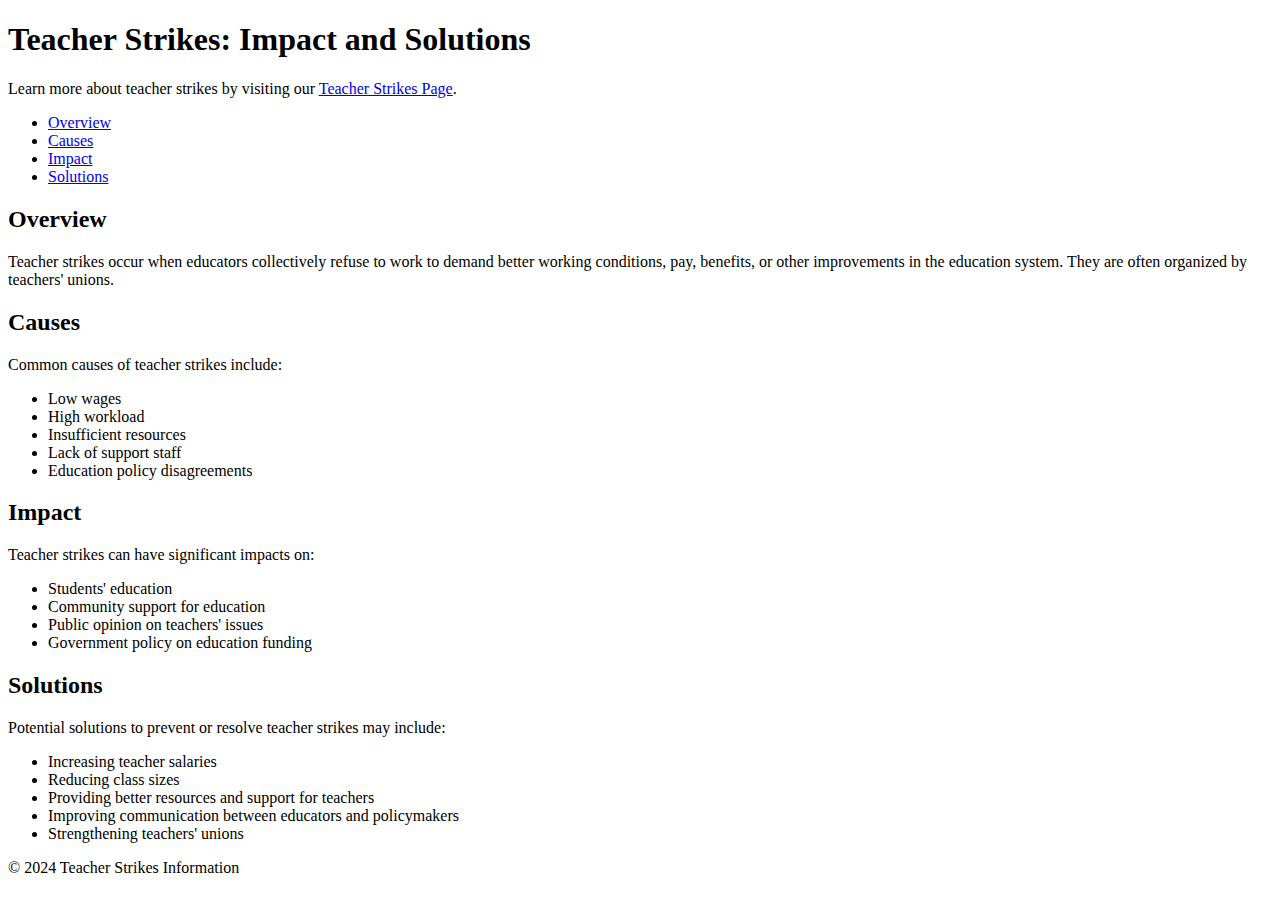
==== index.html @ c6273be3 "Create index.html" ====
<!DOCTYPE html>
<html lang="en">
<head>
    <meta charset="UTF-8">
    <meta name="viewport" content="width=device-width, initial-scale=1.0">
    <title>Teacher Strikes</title>
    <!-- External Stylesheet -->
    <link rel="stylesheet" href="styles.css">
</head>
<body>
    <header>
        <h1>Teacher Strikes: Impact and Solutions</h1>
    </header>
    <main>
      <p>Learn more about teacher strikes by visiting our <a href="main.html">Teacher Strikes Page</a>.</p>
  </main>
    <nav>
        <ul>
            <li><a href="#overview">Overview</a></li>
            <li><a href="#causes">Causes</a></li>
            <li><a href="#impact">Impact</a></li>
            <li><a href="#solutions">Solutions</a></li>
        </ul>
    </nav>
    <main>
        <section id="overview">
            <h2>Overview</h2>
            <p>Teacher strikes occur when educators collectively refuse to work to demand better working conditions, pay, benefits, or other improvements in the education system. They are often organized by teachers' unions.</p>
        </section>
        <section id="causes">
            <h2>Causes</h2>
            <p>Common causes of teacher strikes include:</p>
            <ul>
                <li>Low wages</li>
                <li>High workload</li>
                <li>Insufficient resources</li>
                <li>Lack of support staff</li>
                <li>Education policy disagreements</li>
            </ul>
        </section>
        <section id="impact">
            <h2>Impact</h2>
            <p>Teacher strikes can have significant impacts on:</p>
            <ul>
                <li>Students' education</li>
                <li>Community support for education</li>
                <li>Public opinion on teachers' issues</li>
                <li>Government policy on education funding</li>
            </ul>
        </section>
        <section id="solutions">
            <h2>Solutions</h2>
            <p>Potential solutions to prevent or resolve teacher strikes may include:</p>
            <ul>
                <li>Increasing teacher salaries</li>
                <li>Reducing class sizes</li>
                <li>Providing better resources and support for teachers</li>
                <li>Improving communication between educators and policymakers</li>
                <li>Strengthening teachers' unions</li>
            </ul>
        </section>
    </main>
    <footer>
        <p>&copy; 2024 Teacher Strikes Information</p>
    </footer>
</body>
</html>
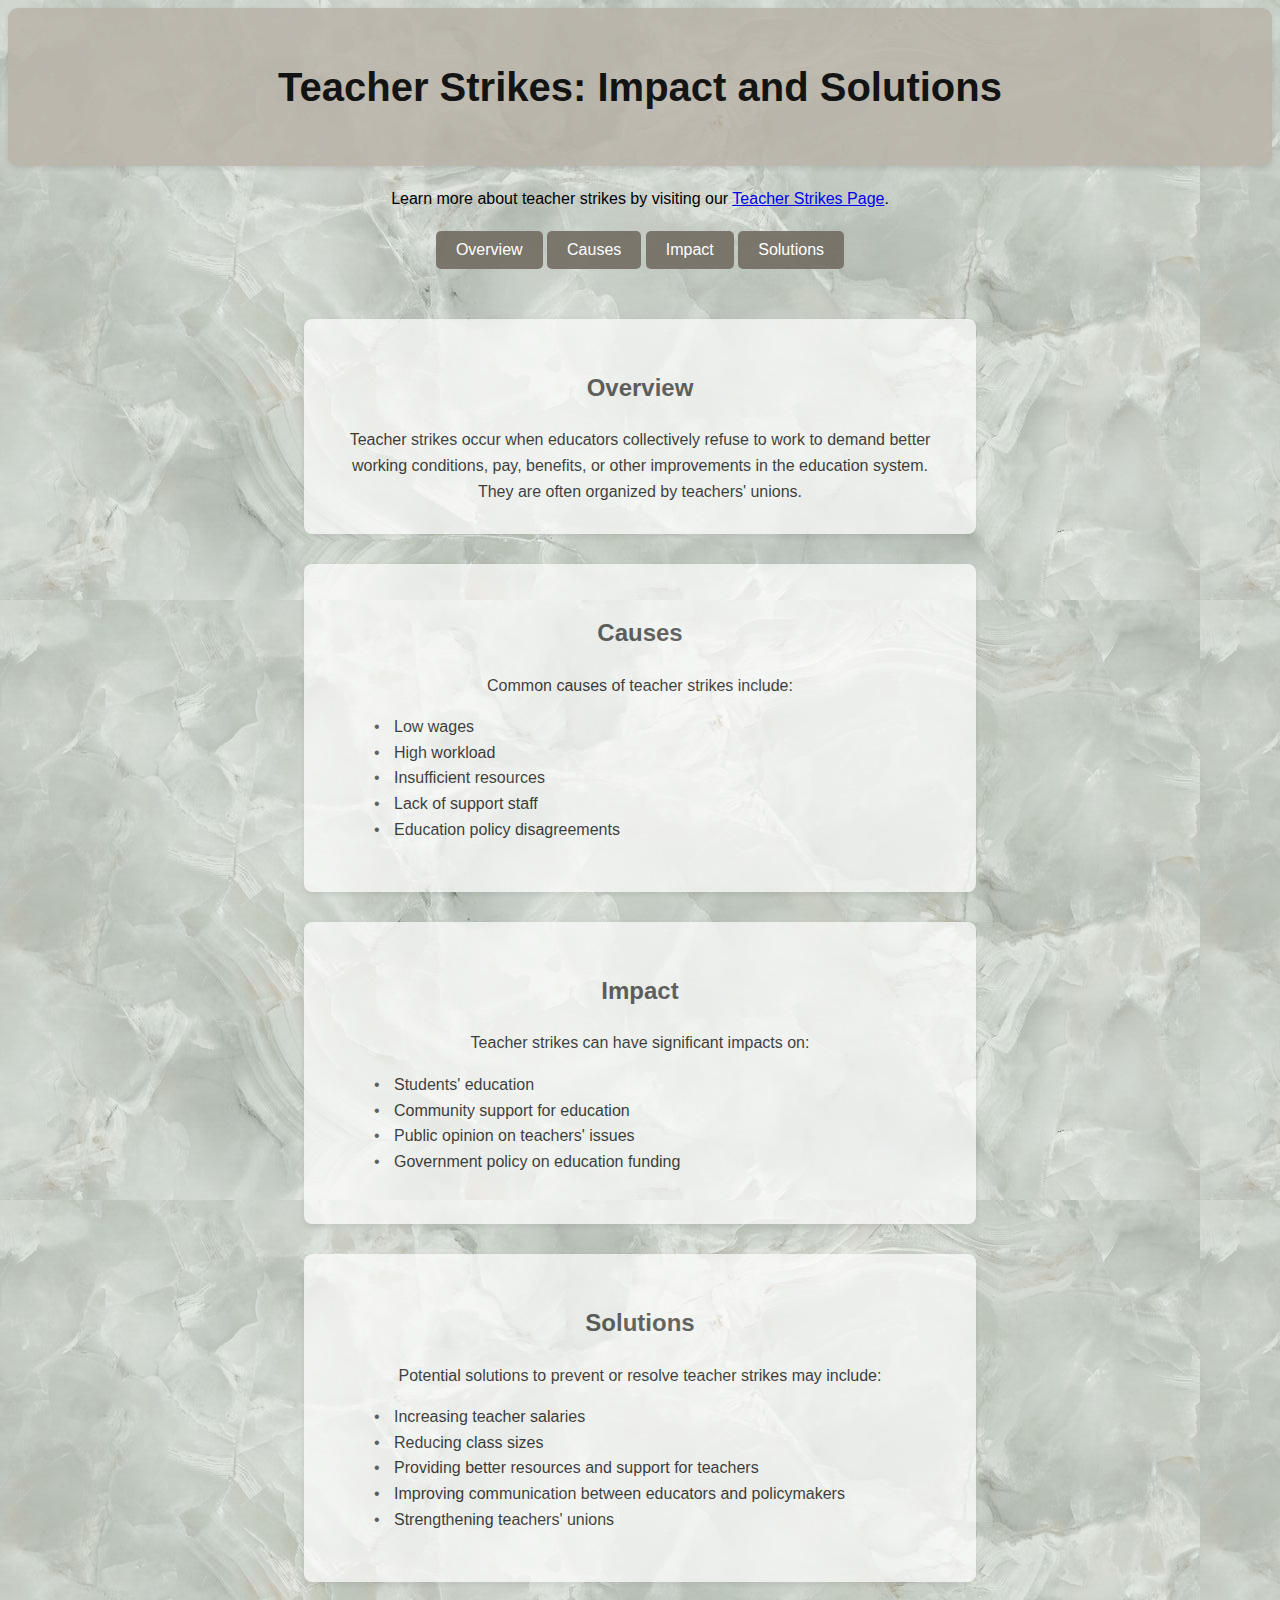
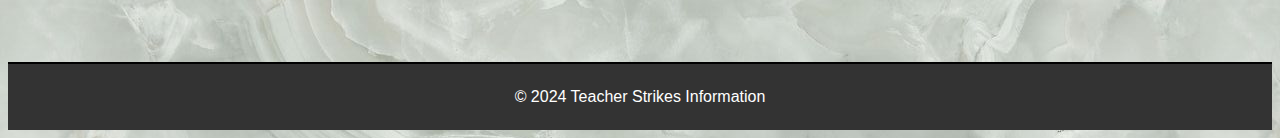
==== commit c5e55168: "woo" ====
--- a/index.html
+++ b/index.html
@@ -16,10 +16,11 @@
   </main>
     <nav>
         <ul>
-            <li><a href="#overview">Overview</a></li>
-            <li><a href="#causes">Causes</a></li>
-            <li><a href="#impact">Impact</a></li>
-            <li><a href="#solutions">Solutions</a></li>
+            <!--<li><a href="#overview">Overview</a></li>-->
+            <button onclick="document.getElementById('overview').scrollIntoView();">Overview</button>
+            <button onclick="document.getElementById('causes').scrollIntoView();">Causes</button>
+            <button onclick="document.getElementById('impact').scrollIntoView();">Impact</button>
+            <button onclick="document.getElementById('solutions').scrollIntoView();">Solutions</button>
         </ul>
     </nav>
     <main>
--- a/styles.css
+++ b/styles.css
@@ -0,0 +1,145 @@
+/* styles.css */
+
+/* Resetting default margin and padding */
+p{
+    margin: 0;
+    padding: 0;
+    color: black;
+    text-align: center;
+}
+
+
+body {
+    font-family: 'Segoe UI', Tahoma, Geneva, Verdana, sans-serif;
+    line-height: 1.6;
+    background-color: white;
+    font-family: 'Trebuchet MS', 'Lucida Sans Unicode', 'Lucida Grande', 'Lucida Sans', Arial, sans-serif;
+    color: black;
+    background-image: url("back.jpg");
+
+}
+
+header {
+    background-color: #b9b2a7e9;
+    color: white;
+    padding: 20px;
+    font-size: 20px;
+    font-family: 'Trebuchet MS', 'Lucida Sans Unicode', 'Lucida Grande', 'Lucida Sans', Arial, sans-serif;
+    text-align: center;
+    box-shadow: 0 2px 5px rgba(0, 0, 0, 0.1);
+    border-radius: 10px;
+    opacity: 0.9;
+}
+h1 {
+    color: black;
+}
+
+nav ul {
+    list-style-type: none;
+    margin: 0;
+    padding: 0;
+    text-align: center;
+}
+
+nav ul li {
+    display: inline;
+    margin-right: 20px;
+    color: black;
+}
+
+
+
+nav ul li a:hover {
+    color: #000000;
+}
+
+main {
+    padding: 20px;
+}
+
+section {
+    margin-bottom: 30px;
+    margin-top: 30px;
+    background-color: #fff;
+    border-radius: 8px;
+    box-shadow: 0 2px 5px rgba(0, 0, 0, 0.1);
+    padding: 30px;
+    opacity: 0.7;
+    width: 50%;
+    margin-left: auto;
+    margin-right: auto;
+}
+
+section:hover {
+    background-color: #ffffffbd;
+    transition: 0.5s ease; 
+}
+
+h2 {
+    color: #333;
+    margin-bottom: 20px;
+    text-align: center;
+}
+
+ul {
+    margin-bottom: 20px;
+}
+
+ul li {
+    list-style-type: none;
+    padding-left: 20px;
+    position: relative;
+}
+
+ul li:before {
+    content: "\2022";
+    color: #333;
+    position: absolute;
+    left: 0;
+}
+
+footer {
+    background-color: #333;
+    color: #fff;
+    text-align: center;
+    padding: 20px;
+    margin-top: 30px;
+    clear: both;
+    border-top: 2px solid #000000;
+}
+
+footer p {
+    margin: 0;
+    color: white;
+}
+
+/* Responsive Design */
+
+@media screen and (max-width: 768px) {
+    header {
+        padding: 15px;
+    }
+
+    nav ul li {
+        display: block;
+        margin-bottom: 10px;
+    }
+}
+
+button {
+    display: inline-block;
+    padding: 10px 20px;
+    background-color: #736d62e9;
+    color: #ffffff;
+    font-size: 16px;
+    border: none;
+    border-radius: 5px;
+    cursor: pointer;
+    text-decoration: none;
+    transition: background-color 0.3s ease;
+  }
+  
+button:hover {
+    background-color: #b1a999e9;
+  }
+  
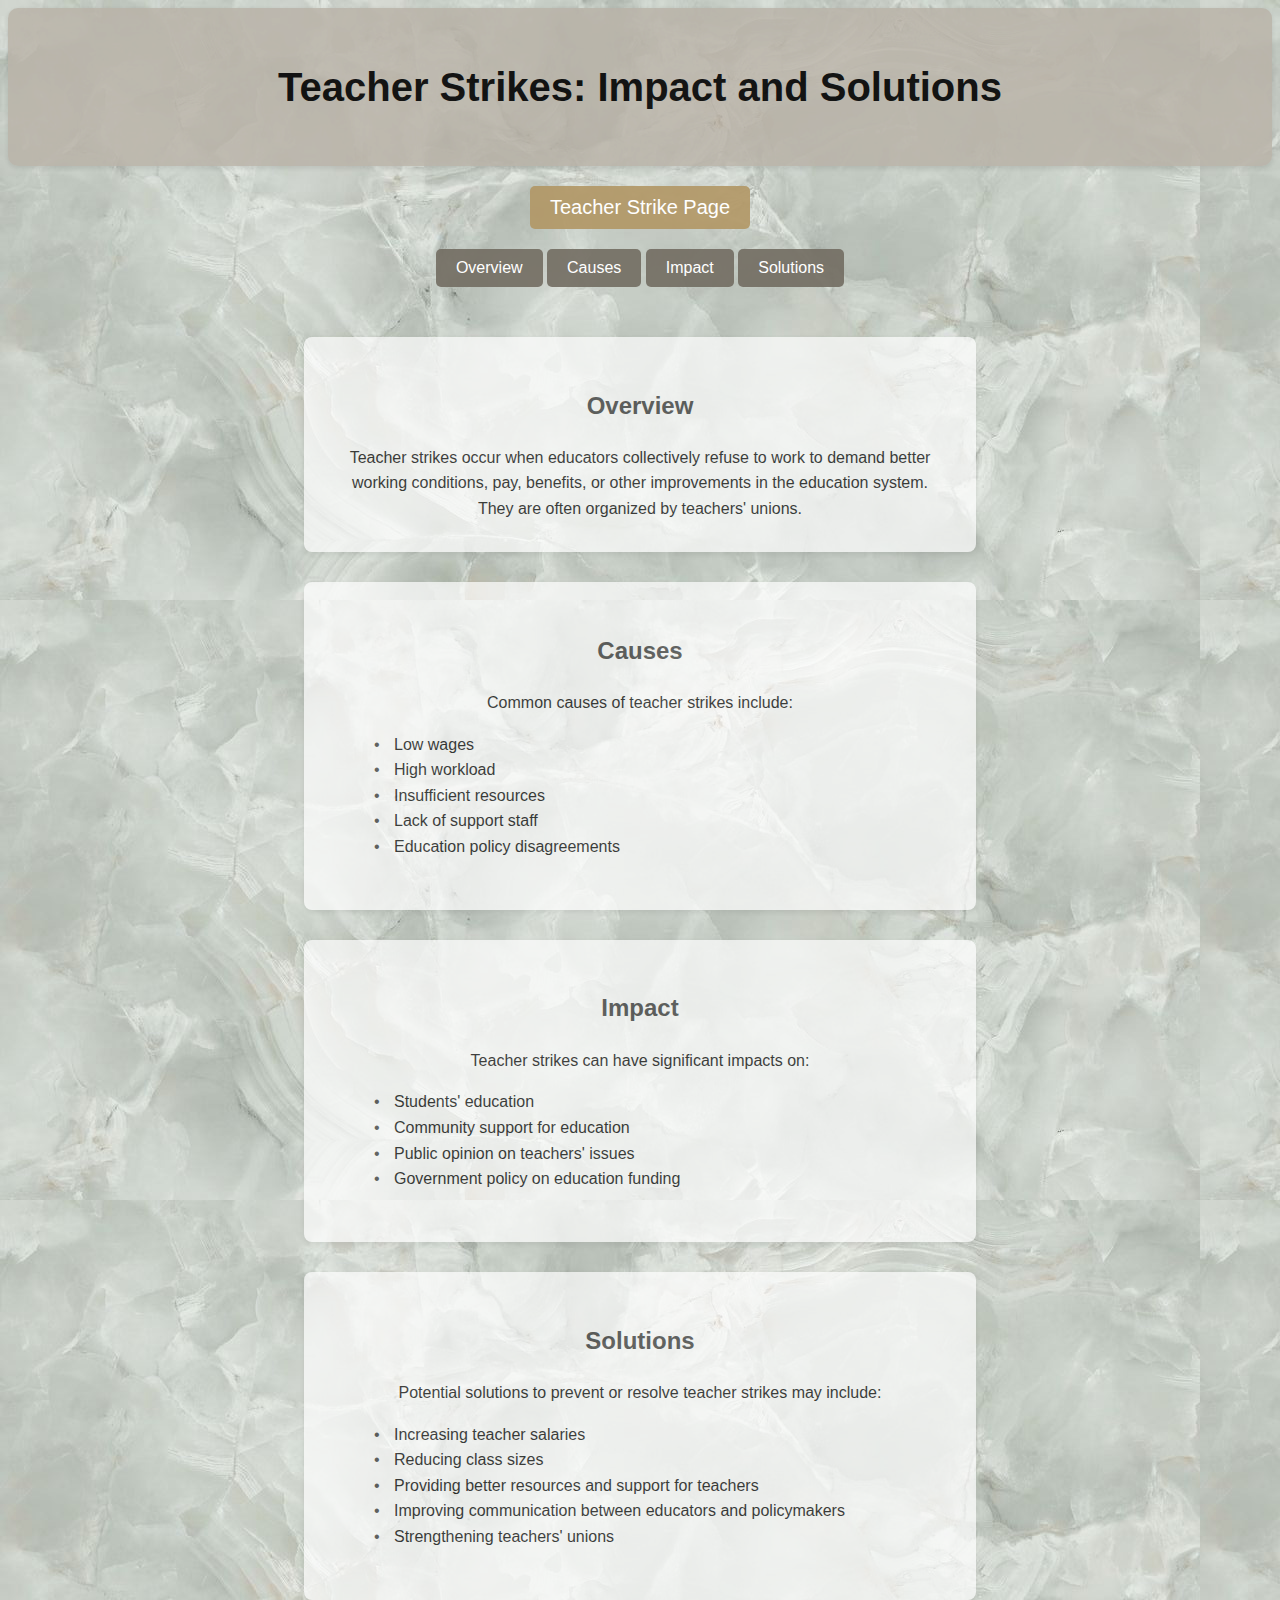
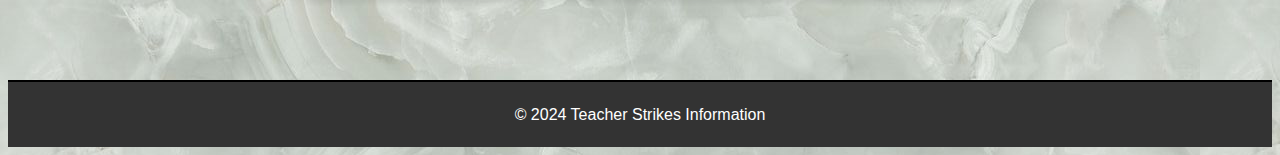
==== commit f4daf3d0: "updated" ====
--- a/index.html
+++ b/index.html
@@ -12,7 +12,7 @@
         <h1>Teacher Strikes: Impact and Solutions</h1>
     </header>
     <main>
-      <p>Learn more about teacher strikes by visiting our <a href="main.html">Teacher Strikes Page</a>.</p>
+        <center><input type="button" value="Teacher Strike Page" onclick="window.open('main.html')"/></center>
   </main>
     <nav>
         <ul>
--- a/styles.css
+++ b/styles.css
@@ -139,7 +139,22 @@
     transition: background-color 0.3s ease;
   }
   
+input{
+    display: inline-block;
+    padding: 10px 20px;
+    background-color: #b19766e9;
+    color: #ffffff;
+    font-size: 20px;
+    border: none;
+    border-radius: 5px;
+    cursor: pointer;
+    text-decoration: none;
+    transition: background-color 0.3s ease;
+}
 button:hover {
     background-color: #b1a999e9;
   }
   
+html{
+    scroll-behavior: smooth;
+}